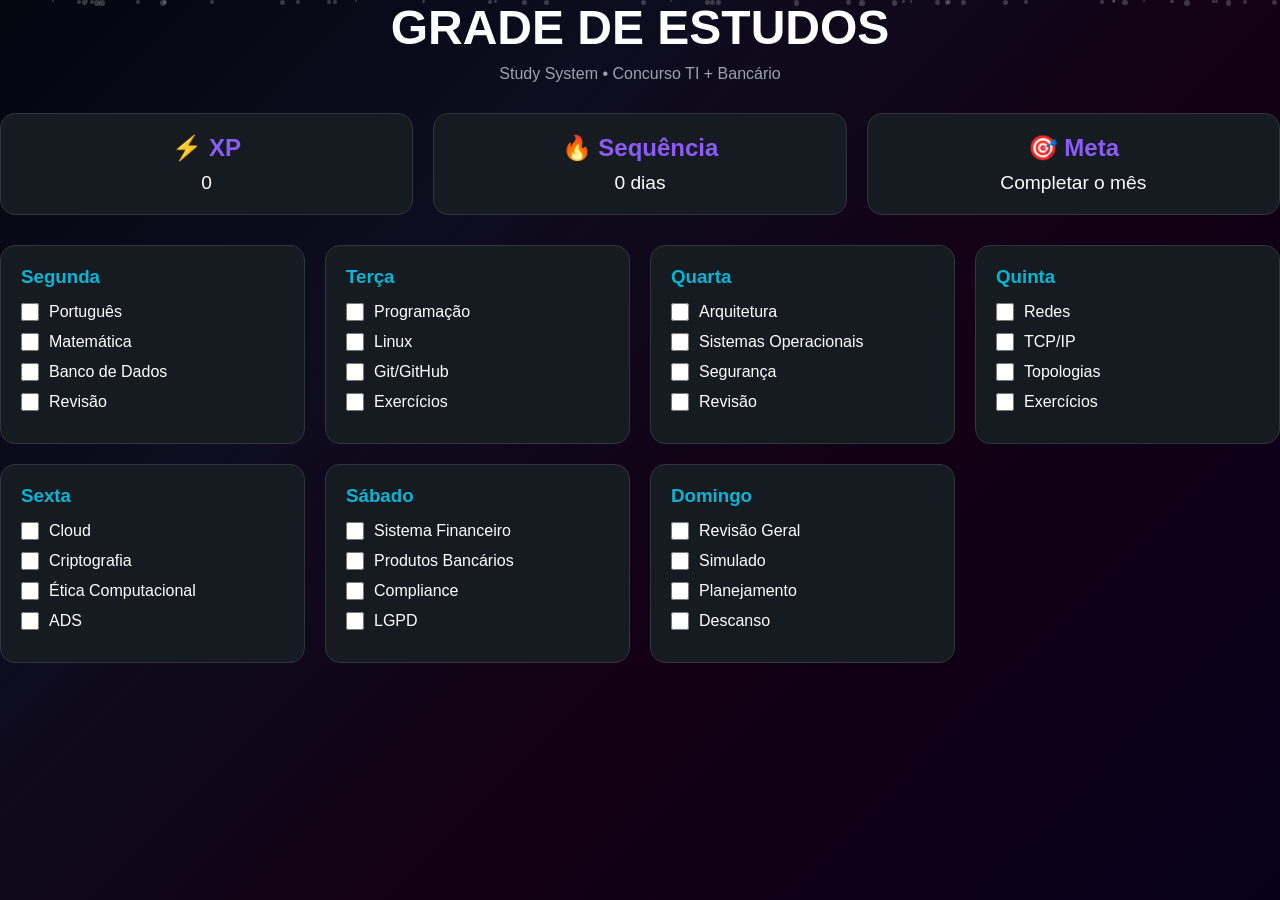
==== index.html @ 699213af "Add files via upload" ====
<!DOCTYPE html>
<html lang="pt-BR">
<head>
  <meta charset="UTF-8" />
  <meta name="viewport" content="width=device-width, initial-scale=1.0"/>
  <title>GRADE DE ESTUDOS</title>

  <link rel="stylesheet" href="style.css"/>
</head>
<body>

<div class="particles"></div>

  <div class="container">

    <header>
      <h1 class="Title">GRADE DE ESTUDOS</h1>
      <p>Study System • Concurso TI + Bancário</p>
    </header>

    <section class="status-panel">

      <div class="card">
        <h2>⚡ XP</h2>
        <span id="xp">0</span>
      </div>

      <div class="card">
        <h2>🔥 Sequência</h2>
        <span id="streak">0 dias</span>
      </div>

      <div class="card">
        <h2>🎯 Meta</h2>
        <span>Completar o mês</span>
      </div>

    </section>

    <section class="schedule">

      <div class="day">
        <h3>Segunda</h3>

        <ul>
          <li>
            <input type="checkbox" class="task">
            Português
          </li>

          <li>
            <input type="checkbox" class="task">
            Matemática
          </li>

          <li>
            <input type="checkbox" class="task">
            Banco de Dados
          </li>

          <li>
            <input type="checkbox" class="task">
            Revisão
          </li>
        </ul>

      </div>

      <div class="day">
        <h3>Terça</h3>

        <ul>
          <li><input type="checkbox" class="task"> Programação</li>
          <li><input type="checkbox" class="task"> Linux</li>
          <li><input type="checkbox" class="task"> Git/GitHub</li>
          <li><input type="checkbox" class="task"> Exercícios</li>
        </ul>
      </div>

      <div class="day">
        <h3>Quarta</h3>

        <ul>
          <li><input type="checkbox" class="task"> Arquitetura</li>
          <li><input type="checkbox" class="task"> Sistemas Operacionais</li>
          <li><input type="checkbox" class="task"> Segurança</li>
          <li><input type="checkbox" class="task"> Revisão</li>
        </ul>
      </div>

      <div class="day">
        <h3>Quinta</h3>

        <ul>
          <li><input type="checkbox" class="task"> Redes</li>
          <li><input type="checkbox" class="task"> TCP/IP</li>
          <li><input type="checkbox" class="task"> Topologias</li>
          <li><input type="checkbox" class="task"> Exercícios</li>
        </ul>
      </div>

      <div class="day">
        <h3>Sexta</h3>

        <ul>
          <li><input type="checkbox" class="task"> Cloud</li>
          <li><input type="checkbox" class="task"> Criptografia</li>
          <li><input type="checkbox" class="task"> Ética Computacional</li>
          <li><input type="checkbox" class="task"> ADS</li>
        </ul>
      </div>

      <div class="day">
        <h3>Sábado</h3>

        <ul>
          <li><input type="checkbox" class="task"> Sistema Financeiro</li>
          <li><input type="checkbox" class="task"> Produtos Bancários</li>
          <li><input type="checkbox" class="task"> Compliance</li>
          <li><input type="checkbox" class="task"> LGPD</li>
        </ul>
      </div>

      <div class="day">
        <h3>Domingo</h3>

        <ul>
          <li><input type="checkbox" class="task"> Revisão Geral</li>
          <li><input type="checkbox" class="task"> Simulado</li>
          <li><input type="checkbox" class="task"> Planejamento</li>
          <li><input type="checkbox" class="task"> Descanso</li>
        </ul>
      </div>

    </section>

  </div>

  <script src="script.js"></script>

</body>
</html>
---- style.css ----
*{
  margin:0;
  padding:0;
  box-sizing:border-box;
  font-family:Arial, Helvetica, sans-serif;
}

body{

  margin:0;

  padding:0;

  min-height:100vh;

  color:white;

  font-family:sans-serif;

  overflow-x:hidden;

  background:

    linear-gradient(

      135deg,

      #050510 0%,

      #0d0d1f 30%,

      #140014 60%,

      #08001a 100%

    );

}

.container{
  max-width:1400px;
  margin:auto;
}

header{
  text-align:center;
  margin-bottom:30px;
}

header h1{
  color:linear-gradient(90deg,#8b5cf6,#06b6d4);
  font-size:3rem;
  margin-bottom:10px;
}

header p{
  color:#9ca3af;
}

.status-panel{
  display:grid;
  grid-template-columns:repeat(3,1fr);
  gap:20px;
  margin-bottom:30px;
}

.card{
  background:#161b22;
  padding:20px;
  border-radius:15px;
  border:1px solid #30363d;
  text-align:center;
  transition:0.3s;
}

.card:hover{
  transform:translateY(-5px);
  border-color:#8b5cf6;
}

.card h2{
  margin-bottom:10px;
  color:#8b5cf6;
}

.card span{
  font-size:1.2rem;
}

.schedule{
  display:grid;
  grid-template-columns:repeat(4,1fr);
  gap:20px;
}

.day{
  background:#161b22;
  padding:20px;
  border-radius:15px;
  border:1px solid #30363d;
}

.day h3{
  margin-bottom:15px;
  color:#06b6d4;
}

.day ul{
  list-style:none;
}

.day li{
  margin-bottom:12px;
  display:flex;
  gap:10px;
  align-items:center;
}

.task{
  width:18px;
  height:18px;
  cursor:pointer;
}

.completed{
  text-decoration:line-through;
  opacity:0.6;
}

@media(max-width:1000px){

  .schedule{
    grid-template-columns:repeat(2,1fr);
  }

}

@media(max-width:700px){

  .status-panel{
    grid-template-columns:1fr;
  }

  .schedule{
    grid-template-columns:1fr;
  }

}

.particles span{

  position:absolute;

  display:block;

  width:4px;

  height:4px;

  background:

    rgba(255,255,255,0.2);

  border-radius:50%;

  animation:

    particlesMove linear infinite;

}

.particles{

  position:fixed;

  width:100%;

  height:100%;

  top:0;

  left:0;

  overflow:hidden;

  pointer-events:none;

  z-index:-1;

}

@keyframes particlesMove{

  from{

    transform:
      translateY(100vh);

    opacity:0;

  }

  20%{

    opacity:1;

  }

  to{

    transform:
      translateY(-10vh);

    opacity:0;

  }

}
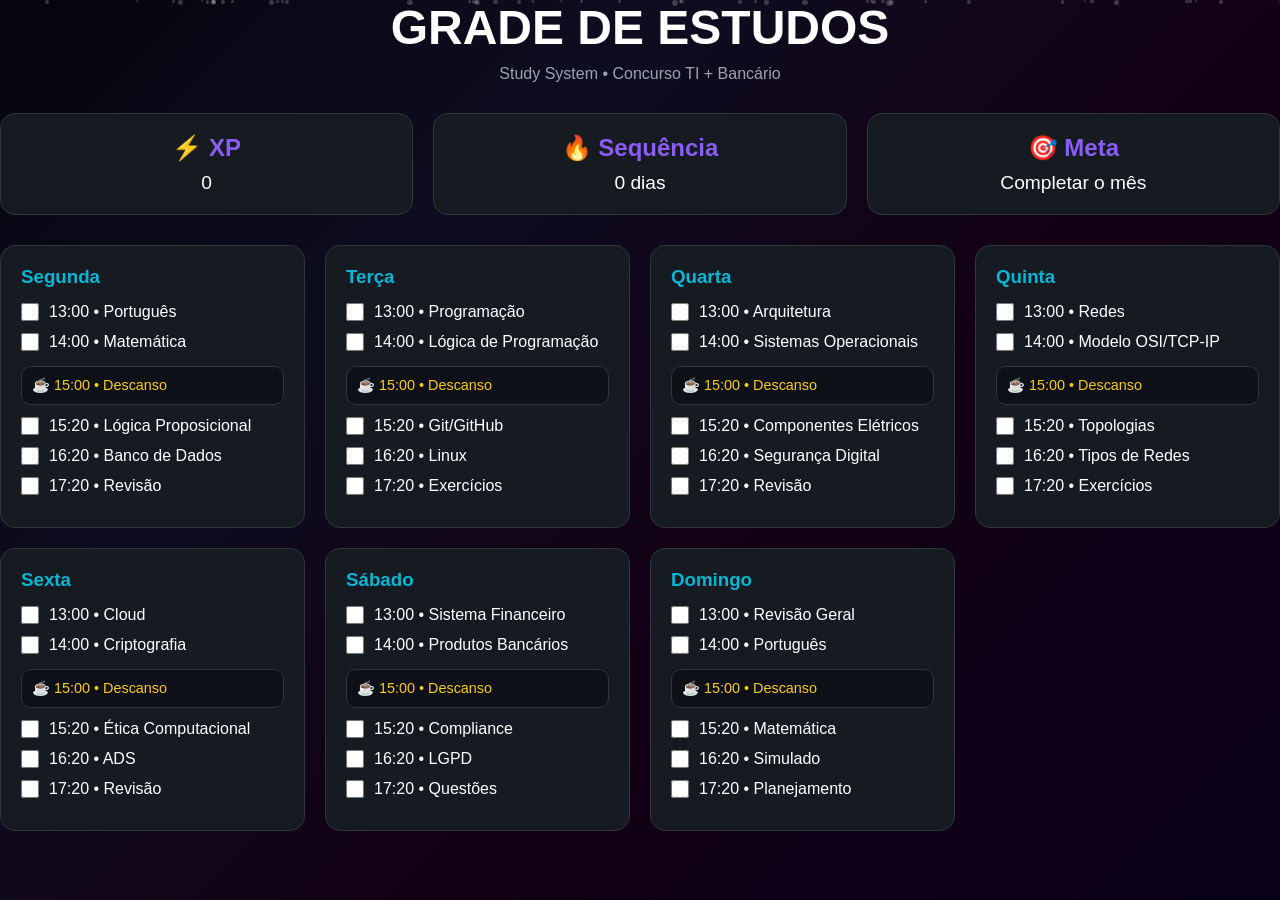
==== commit b7ab91ca: "Add files via upload" ====
--- a/index.html
+++ b/index.html
@@ -37,103 +37,153 @@
 
     </section>
 
-    <section class="schedule">
+   <section class="schedule">
 
-      <div class="day">
-        <h3>Segunda</h3>
+  <!-- SEGUNDA -->
+  <div class="day">
+    <h3>Segunda</h3>
 
-        <ul>
-          <li>
-            <input type="checkbox" class="task">
-            Português
-          </li>
+    <ul>
+      <li>
+        <input type="checkbox" class="task">
+        <span>13:00 • Português</span>
+      </li>
 
-          <li>
-            <input type="checkbox" class="task">
-            Matemática
-          </li>
+      <li>
+        <input type="checkbox" class="task">
+        <span>14:00 • Matemática</span>
+      </li>
 
-          <li>
-            <input type="checkbox" class="task">
-            Banco de Dados
-          </li>
+      <li class="break">
+        ☕ 15:00 • Descanso
+      </li>
 
-          <li>
-            <input type="checkbox" class="task">
-            Revisão
-          </li>
-        </ul>
+      <li>
+        <input type="checkbox" class="task">
+        <span>15:20 • Lógica Proposicional</span>
+      </li>
 
-      </div>
+      <li>
+        <input type="checkbox" class="task">
+        <span>16:20 • Banco de Dados</span>
+      </li>
 
-      <div class="day">
-        <h3>Terça</h3>
+      <li>
+        <input type="checkbox" class="task">
+        <span>17:20 • Revisão</span>
+      </li>
+    </ul>
+  </div>
 
-        <ul>
-          <li><input type="checkbox" class="task"> Programação</li>
-          <li><input type="checkbox" class="task"> Linux</li>
-          <li><input type="checkbox" class="task"> Git/GitHub</li>
-          <li><input type="checkbox" class="task"> Exercícios</li>
-        </ul>
-      </div>
+  <!-- TERÇA -->
+  <div class="day">
+    <h3>Terça</h3>
 
-      <div class="day">
-        <h3>Quarta</h3>
+    <ul>
+      <li><input type="checkbox" class="task"> <span>13:00 • Programação</span></li>
+      <li><input type="checkbox" class="task"> <span>14:00 • Lógica de Programação</span></li>
 
-        <ul>
-          <li><input type="checkbox" class="task"> Arquitetura</li>
-          <li><input type="checkbox" class="task"> Sistemas Operacionais</li>
-          <li><input type="checkbox" class="task"> Segurança</li>
-          <li><input type="checkbox" class="task"> Revisão</li>
-        </ul>
-      </div>
+      <li class="break">
+        ☕ 15:00 • Descanso
+      </li>
 
-      <div class="day">
-        <h3>Quinta</h3>
+      <li><input type="checkbox" class="task"> <span>15:20 • Git/GitHub</span></li>
+      <li><input type="checkbox" class="task"> <span>16:20 • Linux</span></li>
+      <li><input type="checkbox" class="task"> <span>17:20 • Exercícios</span></li>
+    </ul>
+  </div>
 
-        <ul>
-          <li><input type="checkbox" class="task"> Redes</li>
-          <li><input type="checkbox" class="task"> TCP/IP</li>
-          <li><input type="checkbox" class="task"> Topologias</li>
-          <li><input type="checkbox" class="task"> Exercícios</li>
-        </ul>
-      </div>
+  <!-- QUARTA -->
+  <div class="day">
+    <h3>Quarta</h3>
 
-      <div class="day">
-        <h3>Sexta</h3>
+    <ul>
+      <li><input type="checkbox" class="task"> <span>13:00 • Arquitetura</span></li>
+      <li><input type="checkbox" class="task"> <span>14:00 • Sistemas Operacionais</span></li>
 
-        <ul>
-          <li><input type="checkbox" class="task"> Cloud</li>
-          <li><input type="checkbox" class="task"> Criptografia</li>
-          <li><input type="checkbox" class="task"> Ética Computacional</li>
-          <li><input type="checkbox" class="task"> ADS</li>
-        </ul>
-      </div>
+      <li class="break">
+        ☕ 15:00 • Descanso
+      </li>
 
-      <div class="day">
-        <h3>Sábado</h3>
+      <li><input type="checkbox" class="task"> <span>15:20 • Componentes Elétricos</span></li>
+      <li><input type="checkbox" class="task"> <span>16:20 • Segurança Digital</span></li>
+      <li><input type="checkbox" class="task"> <span>17:20 • Revisão</span></li>
+    </ul>
+  </div>
 
-        <ul>
-          <li><input type="checkbox" class="task"> Sistema Financeiro</li>
-          <li><input type="checkbox" class="task"> Produtos Bancários</li>
-          <li><input type="checkbox" class="task"> Compliance</li>
-          <li><input type="checkbox" class="task"> LGPD</li>
-        </ul>
-      </div>
+  <!-- QUINTA -->
+  <div class="day">
+    <h3>Quinta</h3>
 
-      <div class="day">
-        <h3>Domingo</h3>
+    <ul>
+      <li><input type="checkbox" class="task"> <span>13:00 • Redes</span></li>
+      <li><input type="checkbox" class="task"> <span>14:00 • Modelo OSI/TCP-IP</span></li>
 
-        <ul>
-          <li><input type="checkbox" class="task"> Revisão Geral</li>
-          <li><input type="checkbox" class="task"> Simulado</li>
-          <li><input type="checkbox" class="task"> Planejamento</li>
-          <li><input type="checkbox" class="task"> Descanso</li>
-        </ul>
-      </div>
+      <li class="break">
+        ☕ 15:00 • Descanso
+      </li>
 
-    </section>
+      <li><input type="checkbox" class="task"> <span>15:20 • Topologias</span></li>
+      <li><input type="checkbox" class="task"> <span>16:20 • Tipos de Redes</span></li>
+      <li><input type="checkbox" class="task"> <span>17:20 • Exercícios</span></li>
+    </ul>
+  </div>
 
+  <!-- SEXTA -->
+  <div class="day">
+    <h3>Sexta</h3>
+
+    <ul>
+      <li><input type="checkbox" class="task"> <span>13:00 • Cloud</span></li>
+      <li><input type="checkbox" class="task"> <span>14:00 • Criptografia</span></li>
+
+      <li class="break">
+        ☕ 15:00 • Descanso
+      </li>
+
+      <li><input type="checkbox" class="task"> <span>15:20 • Ética Computacional</span></li>
+      <li><input type="checkbox" class="task"> <span>16:20 • ADS</span></li>
+      <li><input type="checkbox" class="task"> <span>17:20 • Revisão</span></li>
+    </ul>
+  </div>
+
+  <!-- SÁBADO -->
+  <div class="day">
+    <h3>Sábado</h3>
+
+    <ul>
+      <li><input type="checkbox" class="task"> <span>13:00 • Sistema Financeiro</span></li>
+      <li><input type="checkbox" class="task"> <span>14:00 • Produtos Bancários</span></li>
+
+      <li class="break">
+        ☕ 15:00 • Descanso
+      </li>
+
+      <li><input type="checkbox" class="task"> <span>15:20 • Compliance</span></li>
+      <li><input type="checkbox" class="task"> <span>16:20 • LGPD</span></li>
+      <li><input type="checkbox" class="task"> <span>17:20 • Questões</span></li>
+    </ul>
+  </div>
+
+  <!-- DOMINGO -->
+  <div class="day">
+    <h3>Domingo</h3>
+
+    <ul>
+      <li><input type="checkbox" class="task"> <span>13:00 • Revisão Geral</span></li>
+      <li><input type="checkbox" class="task"> <span>14:00 • Português</span></li>
+
+      <li class="break">
+        ☕ 15:00 • Descanso
+      </li>
+
+      <li><input type="checkbox" class="task"> <span>15:20 • Matemática</span></li>
+      <li><input type="checkbox" class="task"> <span>16:20 • Simulado</span></li>
+      <li><input type="checkbox" class="task"> <span>17:20 • Planejamento</span></li>
+    </ul>
+  </div>
+
+</section>
   </div>
 
   <script src="script.js"></script>
--- a/style.css
+++ b/style.css
@@ -215,4 +215,15 @@
 
   }
 
+}
+
+.break{
+  margin:15px 0;
+  padding:10px;
+  background:#0d1117;
+  border:1px solid #30363d;
+  border-radius:10px;
+  color:#facc15;
+  text-align:center;
+  font-size:0.9rem;
 }
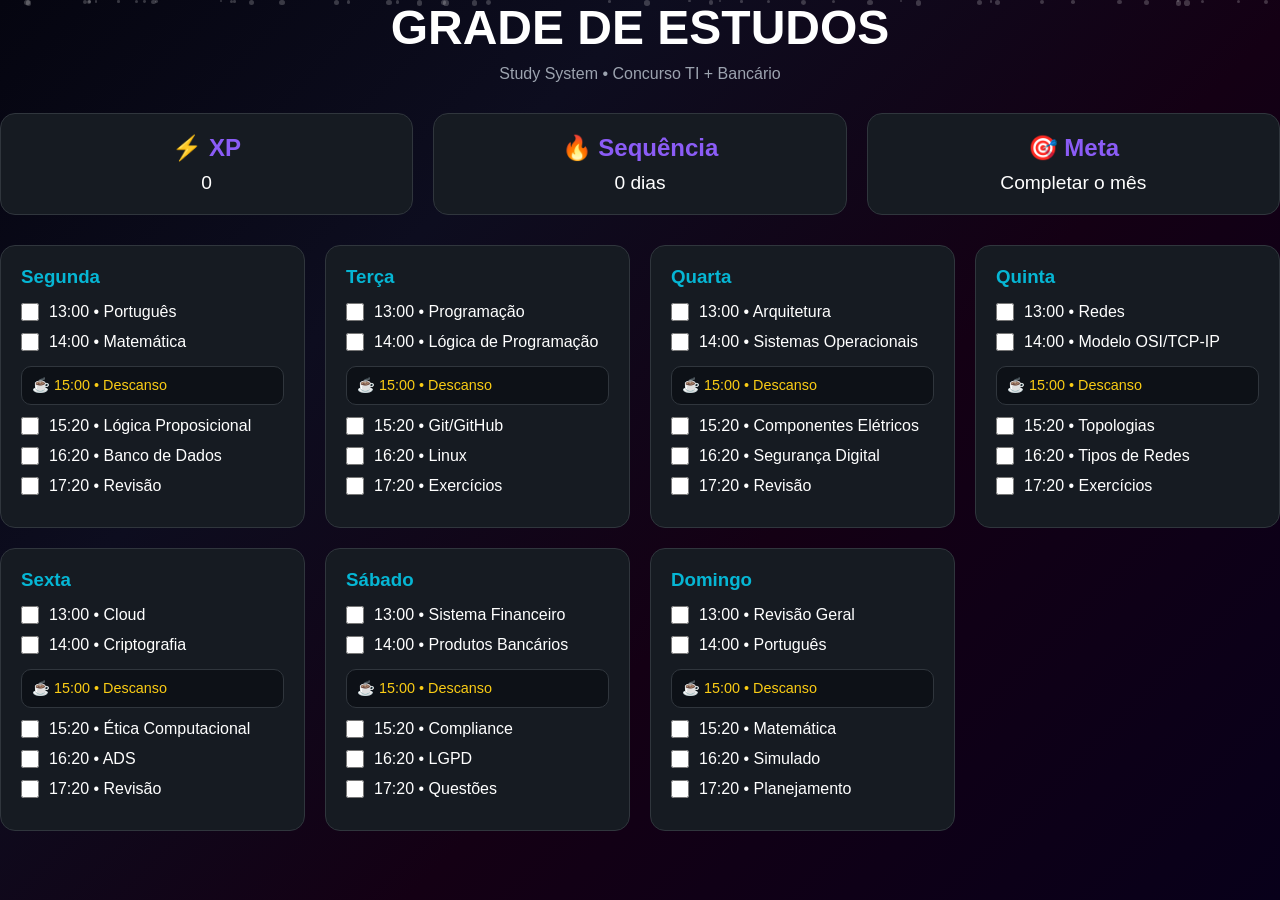
==== commit ae0ba01f: "Update index.html" ====
--- a/index.html
+++ b/index.html
@@ -184,9 +184,10 @@
   </div>
 
 </section>
+    
   </div>
 
   <script src="script.js"></script>
 
 </body>
-</html>+</html>
